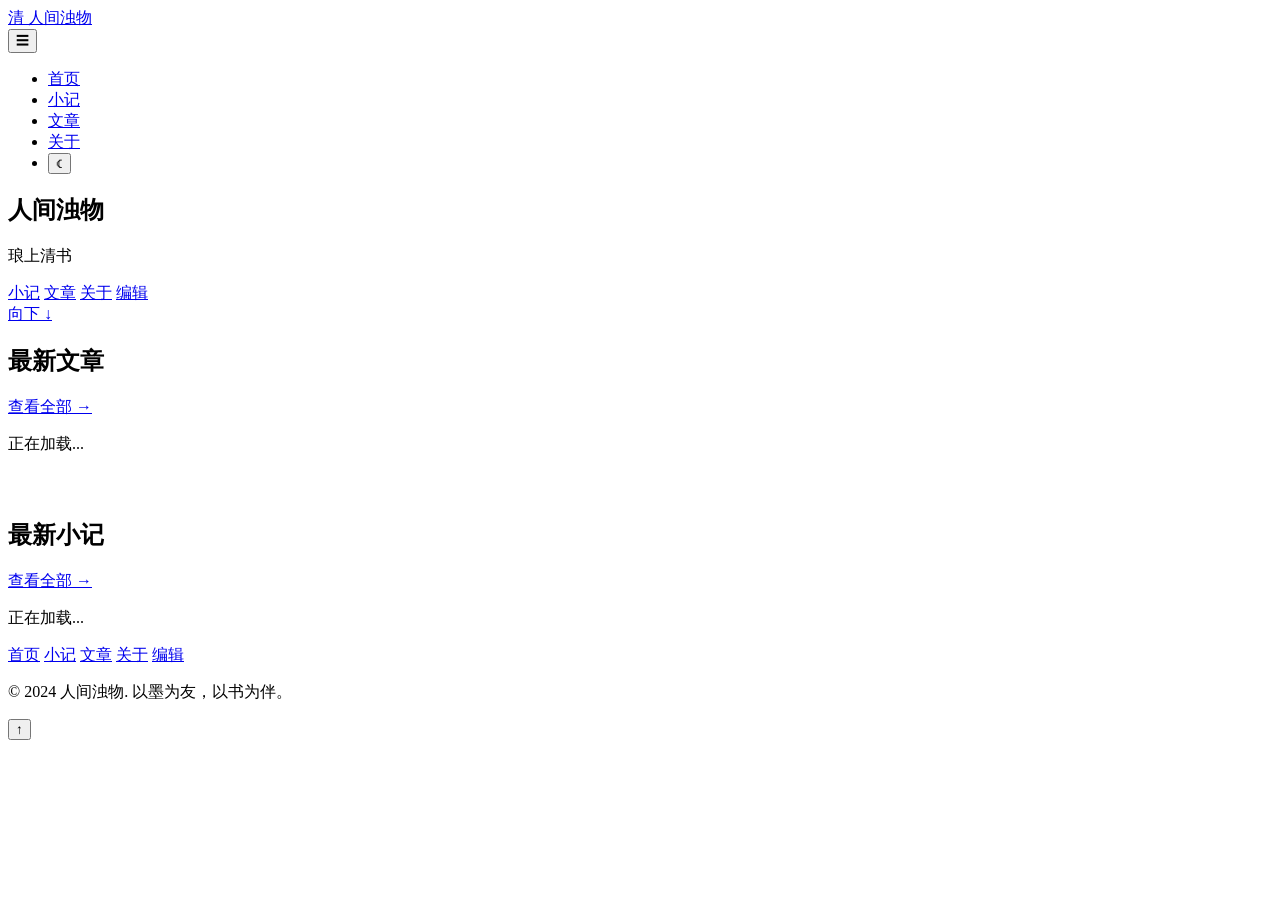
==== index.html @ ca09c11b "Add files via upload" ====
<!DOCTYPE html>
<html lang="zh-CN">
<head>
  <meta charset="UTF-8">
  <meta name="viewport" content="width=device-width, initial-scale=1.0">
  <meta name="description" content="人间浊物 琅上清书 - 个人博客">
  <title>人间浊物 琅上清书</title>
  <link rel="stylesheet" href="css/style.css">
  <link rel="preconnect" href="https://fonts.googleapis.com">
  <link rel="preconnect" href="https://fonts.gstatic.com" crossorigin>
  <link href="https://fonts.googleapis.com/css2?family=Noto+Serif+SC:wght@400;600;700&family=Noto+Sans+SC:wght@300;400;500&display=swap" rel="stylesheet">
  <link rel="icon" href="data:image/svg+xml,<svg xmlns='http://www.w3.org/2000/svg' viewBox='0 0 100 100'><text y='.9em' font-size='90'>📜</text></svg>">
  <style>
    .hero-section { background: var(--bg-primary); }
  </style>
</head>
<body>
  <header class="site-header">
    <div class="header-inner">
      <a href="index.html" class="site-logo">
        <span class="logo-seal">清</span>
        <span>人间浊物</span>
      </a>
      <nav>
        <button class="menu-toggle" id="menu-toggle" aria-label="打开菜单" title="菜单">☰</button>
        <ul class="nav-menu" id="nav-menu">
          <li><a href="index.html">首页</a></li>
          <li><a href="notes.html">小记</a></li>
          <li><a href="articles.html">文章</a></li>
          <li><a href="about.html">关于</a></li>
          <li><button class="theme-toggle" id="theme-toggle" title="切换主题" aria-label="切换主题">☾</button></li>
        </ul>
      </nav>
    </div>
  </header>

  <main class="site-main">
    <!-- 封面区域 -->
    <section class="hero-section">
      <div class="hero-content">
        <h1 class="hero-title">人间浊物</h1>
        <p class="hero-subtitle">琅上清书</p>
        <div class="hero-divider"></div>
        <div class="hero-nav">
          <a href="notes.html">小记</a>
          <a href="articles.html">文章</a>
          <a href="about.html">关于</a>
          <a href="editor.html">编辑</a>
        </div>
      </div>
      <a href="#latest" class="hero-scroll">
        <span>向下</span>
        <span>↓</span>
      </a>
    </section>

    <!-- 最新内容 -->
    <section id="latest" class="content-wrapper">
      <!-- 最新文章 -->
      <div class="section-header">
        <h2 class="section-title">最新文章</h2>
        <a href="articles.html" class="section-more">查看全部 →</a>
      </div>
      <div class="article-grid" id="latest-articles">
        <div class="empty-state">
          <div class="loading-spinner"></div>
          <p class="empty-state-text">正在加载...</p>
        </div>
      </div>

      <!-- 最新小记 -->
      <div class="section-header" style="margin-top: 64px;">
        <h2 class="section-title">最新小记</h2>
        <a href="notes.html" class="section-more">查看全部 →</a>
      </div>
      <div class="notes-list" id="latest-notes">
        <div class="empty-state">
          <div class="loading-spinner"></div>
          <p class="empty-state-text">正在加载...</p>
        </div>
      </div>
    </section>
  </main>

  <footer class="site-footer">
    <div class="footer-inner">
      <div class="footer-links">
        <a href="index.html">首页</a>
        <a href="notes.html">小记</a>
        <a href="articles.html">文章</a>
        <a href="about.html">关于</a>
        <a href="editor.html">编辑</a>
      </div>
      <p>&copy; 2024 人间浊物. 以墨为友，以书为伴。</p>
    </div>
  </footer>

  <button class="back-to-top" id="back-to-top" title="返回顶部" aria-label="返回顶部">↑</button>

  <script src="js/app.js"></script>
  <script>
    (async function() {
      // 加载最新文章
      const articles = await BlogApp.loadData('articles');
      const latestArticlesContainer = document.getElementById('latest-articles');
      if (articles.length === 0) {
        latestArticlesContainer.innerHTML = `
          <div class="empty-state">
            <div class="empty-state-icon">📝</div>
            <p class="empty-state-text">暂无文章</p>
          </div>
        `;
      } else {
        const latest = articles.slice(0, 3);
        latestArticlesContainer.innerHTML = latest.map((article, index) => `
          <a href="article.html?id=${article.id}" class="article-card fade-in fade-in-delay-${index + 1}">
            <div class="article-card-header">
              <span class="article-date">${BlogApp.formatDate(article.date)}</span>
              <span class="article-category">${article.category || '未分类'}</span>
            </div>
            <h3 class="article-card-title">${article.title}</h3>
            <p class="article-card-excerpt">${article.excerpt || ''}</p>
            <div class="article-card-tags">
              ${(article.tags || []).map(tag => `<span class="article-tag">${tag}</span>`).join('')}
            </div>
          </a>
        `).join('');
      }

      // 加载最新小记
      const notes = await BlogApp.loadData('notes');
      const latestNotesContainer = document.getElementById('latest-notes');
      if (notes.length === 0) {
        latestNotesContainer.innerHTML = `
          <div class="empty-state">
            <div class="empty-state-icon">📌</div>
            <p class="empty-state-text">暂无小记</p>
          </div>
        `;
      } else {
        const latest = notes.slice(0, 4);
        latestNotesContainer.innerHTML = latest.map((note, index) => `
          <div class="note-item fade-in fade-in-delay-${index + 1}">
            <div class="note-date">${BlogApp.formatDate(note.date)}</div>
            <div class="note-content">${note.content}</div>
          </div>
        `).join('');
      }
    })();
  </script>
</body>
</html>
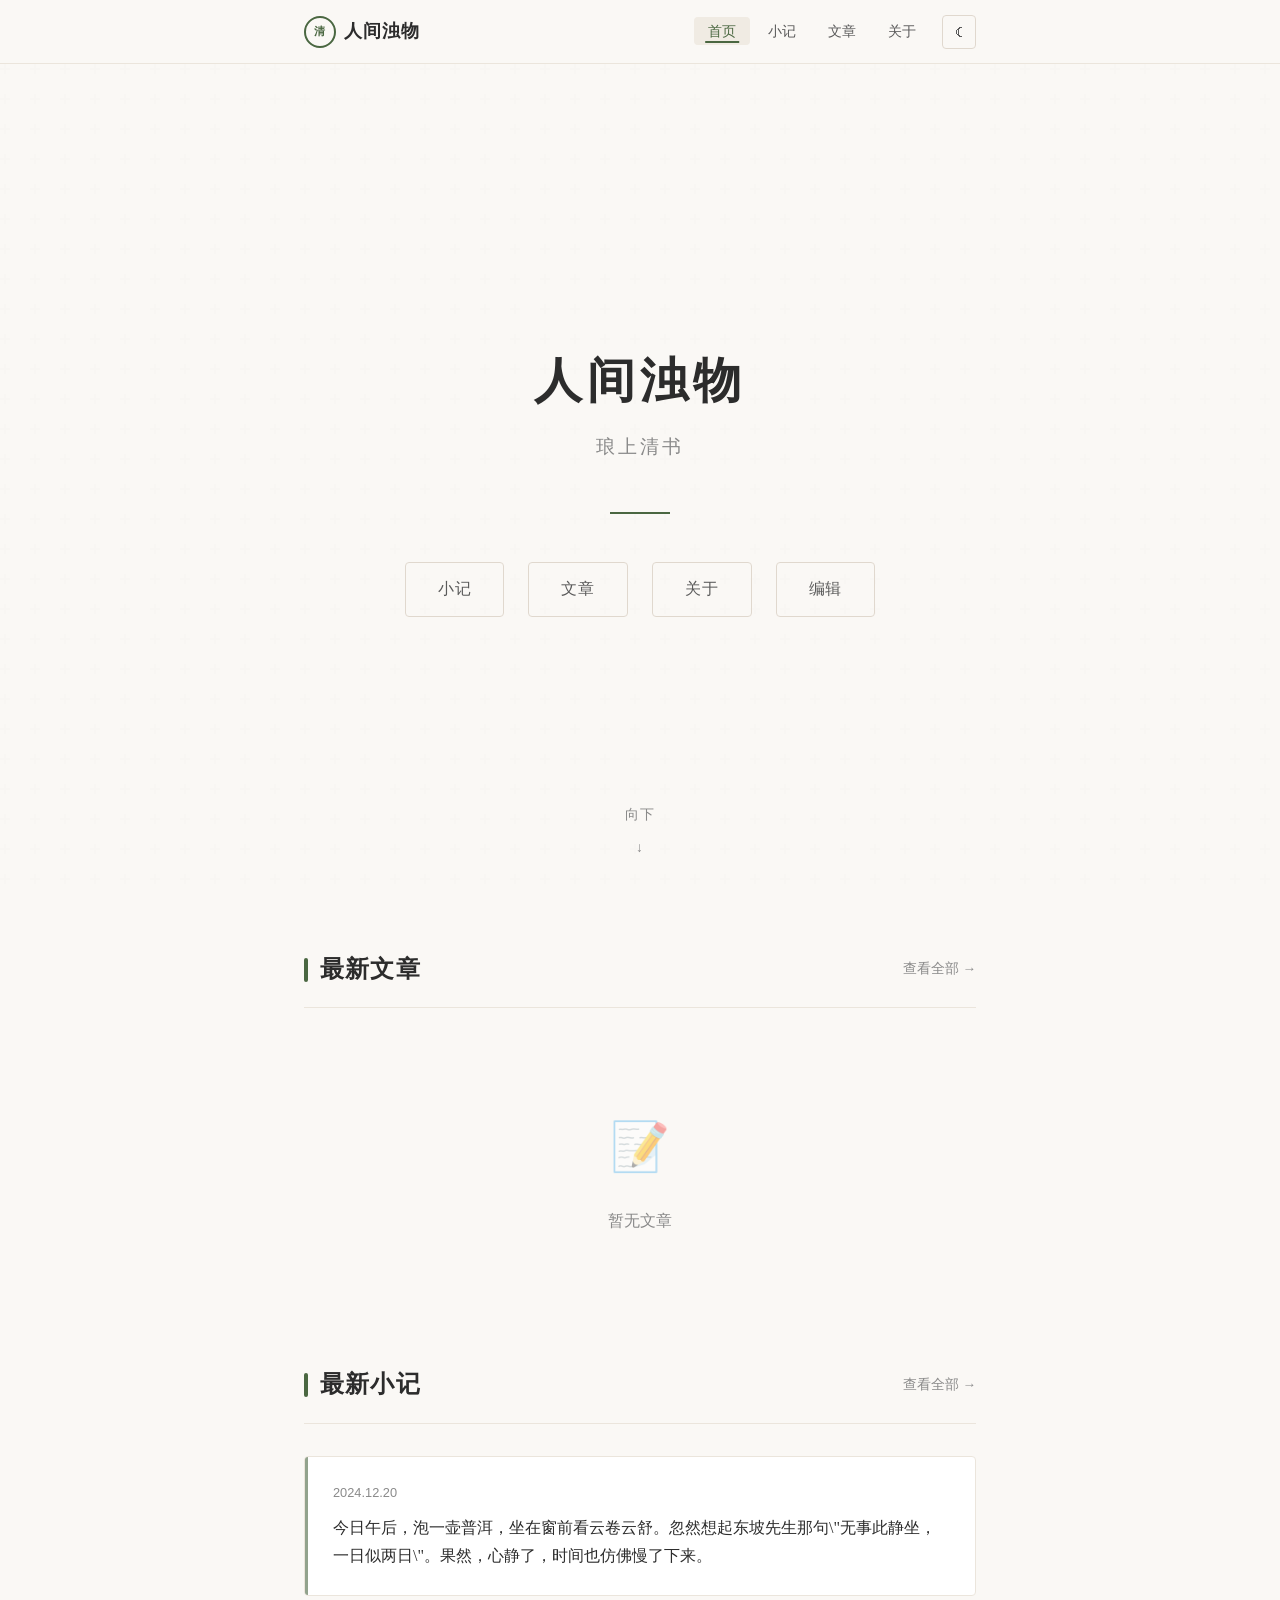
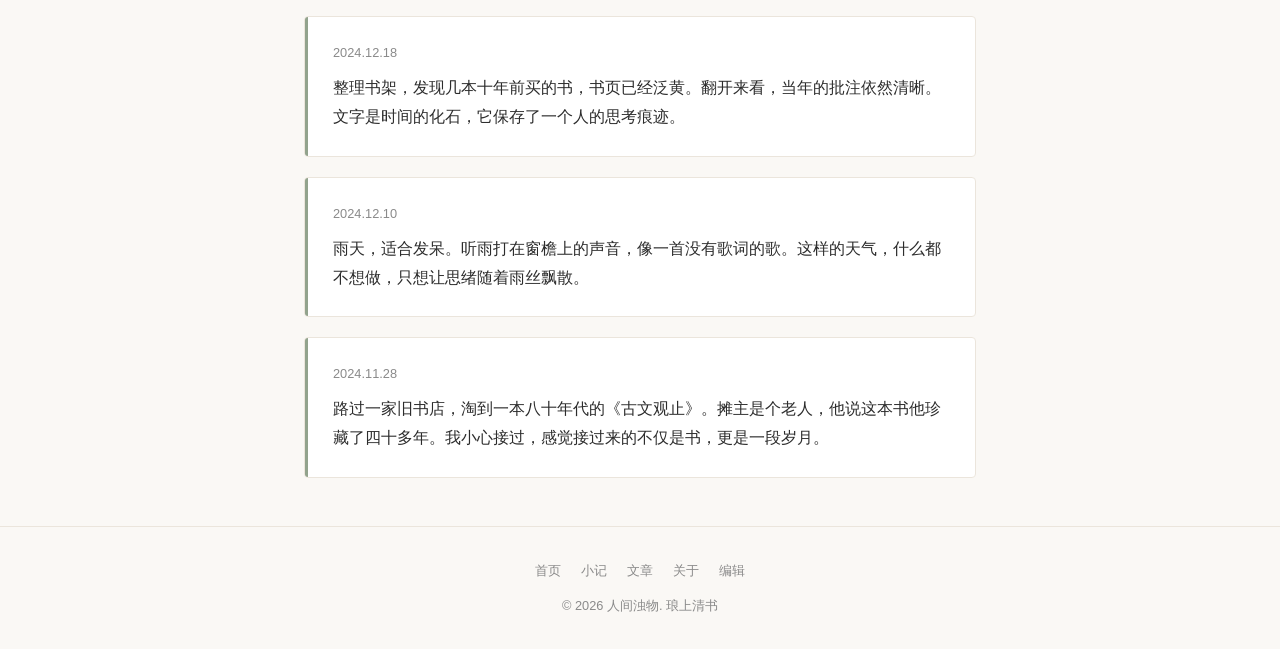
==== commit c7124254: "Update index.html" ====
--- a/index.html
+++ b/index.html
@@ -91,7 +91,7 @@
         <a href="about.html">关于</a>
         <a href="editor.html">编辑</a>
       </div>
-      <p>&copy; 2024 人间浊物. 以墨为友，以书为伴。</p>
+      <p>&copy; 2026 人间浊物. 琅上清书</p>
     </div>
   </footer>
 
--- a/css/style.css
+++ b/css/style.css
@@ -0,0 +1,1879 @@
+/* =====================================================
+   人间浊物 琅上清书 - 主题样式系统
+   ===================================================== */
+
+/* CSS 变量定义 - 浅色主题（默认） */
+:root {
+  --bg-primary: #faf8f5;
+  --bg-secondary: #f5f2ec;
+  --bg-primary-rgb: 250, 248, 245;
+  --bg-secondary-rgb: 245, 242, 236;
+  --header-bg: rgba(250, 248, 245, 0.92);
+  --bg-card: #ffffff;
+  --bg-hover: #f0ebe3;
+  --text-primary: #2c2c2c;
+  --text-secondary: #5a5a5a;
+  --text-muted: #8a8a8a;
+  --border-color: #e0d8ce;
+  --border-light: #ebe5dc;
+  --accent-color: #4a6741;
+  --accent-light: #7a9f7a;
+  --accent-dark: #3a5233;
+  --shadow: rgba(0, 0, 0, 0.04);
+  --shadow-hover: rgba(0, 0, 0, 0.08);
+  --code-bg: #f5f2ec;
+  --link-color: #4a6741;
+  --link-hover: #3a5233;
+  --font-serif: "Noto Serif SC", "Source Han Serif SC", "WenQuanYi Micro Hei", "STSong", "SimSun", serif;
+  --font-sans: "Noto Sans SC", "PingFang SC", "Microsoft YaHei", sans-serif;
+  --font-mono: "JetBrains Mono", "Fira Code", "Cascadia Code", monospace;
+  --transition: 0.3s ease;
+  --radius: 4px;
+  --max-width: 720px;
+  --header-height: 64px;
+}
+
+/* 深色主题 */
+[data-theme="dark"] {
+  --bg-primary: #1a1a1a;
+  --bg-secondary: #242424;
+  --bg-primary-rgb: 26, 26, 26;
+  --bg-secondary-rgb: 36, 36, 36;
+  --header-bg: rgba(26, 26, 26, 0.92);
+  --bg-card: #2a2a2a;
+  --bg-hover: #333333;
+  --text-primary: #e8e4df;
+  --text-secondary: #b0aba5;
+  --text-muted: #7a756e;
+  --border-color: #3a3a3a;
+  --border-light: #404040;
+  --accent-color: #7a9f7a;
+  --accent-light: #9abf9a;
+  --accent-dark: #5a7f5a;
+  --shadow: rgba(0, 0, 0, 0.2);
+  --shadow-hover: rgba(0, 0, 0, 0.3);
+  --code-bg: #2a2a2a;
+  --link-color: #7a9f7a;
+  --link-hover: #9abf9a;
+}
+
+/* =====================================================
+   基础重置与全局样式
+   ===================================================== */
+
+*, *::before, *::after {
+  box-sizing: border-box;
+  margin: 0;
+  padding: 0;
+}
+
+html {
+  scroll-behavior: smooth;
+  font-size: 16px;
+  -webkit-font-smoothing: antialiased;
+  -moz-osx-font-smoothing: grayscale;
+}
+
+body {
+  font-family: var(--font-serif);
+  background-color: var(--bg-primary);
+  color: var(--text-primary);
+  line-height: 1.8;
+  transition: background-color var(--transition), color var(--transition);
+  min-height: 100vh;
+  overflow-x: hidden;
+}
+
+::selection {
+  background-color: var(--accent-light);
+  color: var(--bg-primary);
+}
+
+/* =====================================================
+   滚动条样式
+   ===================================================== */
+
+::-webkit-scrollbar {
+  width: 8px;
+}
+
+::-webkit-scrollbar-track {
+  background: var(--bg-secondary);
+}
+
+::-webkit-scrollbar-thumb {
+  background: var(--border-color);
+  border-radius: 4px;
+}
+
+::-webkit-scrollbar-thumb:hover {
+  background: var(--text-muted);
+}
+
+/* =====================================================
+   顶部导航
+   ===================================================== */
+
+.site-header {
+  position: fixed;
+  top: 0;
+  left: 0;
+  right: 0;
+  height: var(--header-height);
+  background: var(--header-bg);
+  backdrop-filter: blur(12px);
+  -webkit-backdrop-filter: blur(12px);
+  border-bottom: 1px solid var(--border-light);
+  z-index: 1000;
+  transition: background-color var(--transition), border-color var(--transition);
+}
+
+.header-inner {
+  max-width: var(--max-width);
+  margin: 0 auto;
+  padding: 0 24px;
+  height: 100%;
+  display: flex;
+  align-items: center;
+  justify-content: space-between;
+}
+
+.site-logo {
+  font-family: var(--font-serif);
+  font-size: 1.15rem;
+  font-weight: 600;
+  color: var(--text-primary);
+  text-decoration: none;
+  letter-spacing: 0.05em;
+  transition: color var(--transition);
+  display: flex;
+  align-items: center;
+  gap: 8px;
+}
+
+.site-logo:hover {
+  color: var(--accent-color);
+}
+
+.logo-seal {
+  width: 32px;
+  height: 32px;
+  border: 2px solid var(--accent-color);
+  border-radius: 50%;
+  display: flex;
+  align-items: center;
+  justify-content: center;
+  font-size: 0.7rem;
+  color: var(--accent-color);
+  transition: all var(--transition);
+}
+
+.site-logo:hover .logo-seal {
+  background: var(--accent-color);
+  color: var(--bg-primary);
+}
+
+.nav-menu {
+  display: flex;
+  align-items: center;
+  gap: 4px;
+  list-style: none;
+}
+
+.nav-menu a {
+  font-family: var(--font-sans);
+  font-size: 0.9rem;
+  color: var(--text-secondary);
+  text-decoration: none;
+  padding: 6px 14px;
+  border-radius: var(--radius);
+  transition: all var(--transition);
+  position: relative;
+  font-weight: 400;
+}
+
+.nav-menu a:hover,
+.nav-menu a.active {
+  color: var(--accent-color);
+  background: var(--bg-hover);
+}
+
+.nav-menu a::after {
+  content: '';
+  position: absolute;
+  bottom: 2px;
+  left: 50%;
+  width: 0;
+  height: 2px;
+  background: var(--accent-color);
+  transition: all var(--transition);
+  transform: translateX(-50%);
+}
+
+.nav-menu a:hover::after,
+.nav-menu a.active::after {
+  width: 60%;
+}
+
+/* 主题切换按钮 */
+.theme-toggle {
+  background: none;
+  border: 1px solid var(--border-color);
+  border-radius: var(--radius);
+  padding: 8px 12px;
+  cursor: pointer;
+  color: var(--text-secondary);
+  font-size: 1rem;
+  line-height: 1;
+  transition: all var(--transition);
+  display: flex;
+  align-items: center;
+  justify-content: center;
+  margin-left: 8px;
+}
+
+.theme-toggle:hover {
+  background: var(--bg-hover);
+  color: var(--accent-color);
+  border-color: var(--accent-color);
+}
+
+/* 移动端菜单按钮 */
+.menu-toggle {
+  display: none;
+  background: none;
+  border: none;
+  cursor: pointer;
+  padding: 8px;
+  color: var(--text-secondary);
+  font-size: 1.2rem;
+}
+
+/* =====================================================
+   主内容区域
+   ===================================================== */
+
+.site-main {
+  padding-top: var(--header-height);
+  min-height: 100vh;
+}
+
+.content-wrapper {
+  max-width: var(--max-width);
+  margin: 0 auto;
+  padding: 48px 24px;
+}
+
+/* =====================================================
+   首页 - 封面区域
+   ===================================================== */
+
+.hero-section {
+  min-height: calc(100vh - var(--header-height));
+  display: flex;
+  flex-direction: column;
+  align-items: center;
+  justify-content: center;
+  text-align: center;
+  padding: 48px 24px;
+  position: relative;
+}
+
+.hero-section::before {
+  content: '';
+  position: absolute;
+  top: 0;
+  left: 0;
+  right: 0;
+  bottom: 0;
+  background: url("data:image/svg+xml,%3Csvg width='60' height='60' viewBox='0 0 60 60' xmlns='http://www.w3.org/2000/svg'%3E%3Cg fill='none' fill-rule='evenodd'%3E%3Cg fill='%23000000' fill-opacity='0.02'%3E%3Cpath d='M36 34v-4h-2v4h-4v2h4v4h2v-4h4v-2h-4zm0-30V0h-2v4h-4v2h4v4h2V6h4V4h-4zM6 34v-4H4v4H0v2h4v4h2v-4h4v-2H6zM6 4V0H4v4H0v2h4v4h2V6h4V4H6z'/%3E%3C/g%3E%3C/g%3E%3C/svg%3E");
+  opacity: 0.5;
+  pointer-events: none;
+  transition: opacity var(--transition);
+}
+
+[data-theme="dark"] .hero-section::before {
+  opacity: 0.3;
+}
+
+.hero-title {
+  font-family: var(--font-serif);
+  font-size: 3rem;
+  font-weight: 700;
+  letter-spacing: 0.1em;
+  line-height: 1.4;
+  margin-bottom: 16px;
+  color: var(--text-primary);
+  position: relative;
+  z-index: 1;
+}
+
+.hero-subtitle {
+  font-family: var(--font-serif);
+  font-size: 1.2rem;
+  color: var(--text-muted);
+  letter-spacing: 0.15em;
+  margin-bottom: 48px;
+  position: relative;
+  z-index: 1;
+  font-weight: 400;
+}
+
+.hero-divider {
+  width: 60px;
+  height: 2px;
+  background: var(--accent-color);
+  margin: 0 auto 48px;
+  position: relative;
+  z-index: 1;
+  transition: background-color var(--transition);
+}
+
+.hero-nav {
+  display: flex;
+  gap: 24px;
+  position: relative;
+  z-index: 1;
+  flex-wrap: wrap;
+  justify-content: center;
+}
+
+.hero-nav a {
+  font-family: var(--font-sans);
+  font-size: 1rem;
+  color: var(--text-secondary);
+  text-decoration: none;
+  padding: 12px 32px;
+  border: 1px solid var(--border-color);
+  border-radius: var(--radius);
+  transition: all var(--transition);
+  letter-spacing: 0.05em;
+}
+
+.hero-nav a:hover {
+  background: var(--accent-color);
+  color: var(--bg-primary);
+  border-color: var(--accent-color);
+  transform: translateY(-2px);
+  box-shadow: 0 4px 12px var(--shadow-hover);
+}
+
+.hero-scroll {
+  position: absolute;
+  bottom: 40px;
+  left: 50%;
+  transform: translateX(-50%);
+  display: flex;
+  flex-direction: column;
+  align-items: center;
+  gap: 8px;
+  color: var(--text-muted);
+  font-size: 0.85rem;
+  letter-spacing: 0.1em;
+  animation: bounce 2s infinite;
+  cursor: pointer;
+  text-decoration: none;
+}
+
+@keyframes bounce {
+  0%, 20%, 50%, 80%, 100% { transform: translateX(-50%) translateY(0); }
+  40% { transform: translateX(-50%) translateY(-8px); }
+  60% { transform: translateX(-50%) translateY(-4px); }
+}
+
+/* =====================================================
+   最新内容区域
+   ===================================================== */
+
+.section-header {
+  display: flex;
+  align-items: center;
+  justify-content: space-between;
+  margin-bottom: 32px;
+  padding-bottom: 16px;
+  border-bottom: 1px solid var(--border-light);
+}
+
+.section-title {
+  font-family: var(--font-serif);
+  font-size: 1.5rem;
+  font-weight: 600;
+  color: var(--text-primary);
+  letter-spacing: 0.05em;
+  display: flex;
+  align-items: center;
+  gap: 12px;
+}
+
+.section-title::before {
+  content: '';
+  display: inline-block;
+  width: 4px;
+  height: 24px;
+  background: var(--accent-color);
+  border-radius: 2px;
+}
+
+.section-more {
+  font-family: var(--font-sans);
+  font-size: 0.85rem;
+  color: var(--text-muted);
+  text-decoration: none;
+  transition: color var(--transition);
+  display: flex;
+  align-items: center;
+  gap: 4px;
+}
+
+.section-more:hover {
+  color: var(--accent-color);
+}
+
+/* =====================================================
+   文章卡片
+   ===================================================== */
+
+.article-grid {
+  display: grid;
+  gap: 24px;
+}
+
+.article-card {
+  background: var(--bg-card);
+  border: 1px solid var(--border-light);
+  border-radius: var(--radius);
+  padding: 28px 32px;
+  transition: all var(--transition);
+  cursor: pointer;
+  text-decoration: none;
+  display: block;
+  color: inherit;
+}
+
+.article-card:hover {
+  transform: translateY(-2px);
+  box-shadow: 0 8px 24px var(--shadow-hover);
+  border-color: var(--border-color);
+}
+
+.article-card-header {
+  display: flex;
+  align-items: center;
+  gap: 12px;
+  margin-bottom: 12px;
+  flex-wrap: wrap;
+}
+
+.article-date {
+  font-family: var(--font-sans);
+  font-size: 0.8rem;
+  color: var(--text-muted);
+  letter-spacing: 0.02em;
+}
+
+.article-category {
+  font-family: var(--font-sans);
+  font-size: 0.75rem;
+  padding: 2px 10px;
+  border-radius: 12px;
+  background: var(--bg-hover);
+  color: var(--accent-color);
+  border: 1px solid var(--border-light);
+}
+
+.article-card-title {
+  font-family: var(--font-serif);
+  font-size: 1.25rem;
+  font-weight: 600;
+  color: var(--text-primary);
+  margin-bottom: 10px;
+  line-height: 1.4;
+  transition: color var(--transition);
+}
+
+.article-card:hover .article-card-title {
+  color: var(--accent-color);
+}
+
+.article-card-excerpt {
+  font-size: 0.95rem;
+  color: var(--text-secondary);
+  line-height: 1.7;
+  display: -webkit-box;
+  -webkit-line-clamp: 2;
+  -webkit-box-orient: vertical;
+  overflow: hidden;
+}
+
+.article-card-tags {
+  display: flex;
+  gap: 8px;
+  margin-top: 14px;
+  flex-wrap: wrap;
+}
+
+.article-tag {
+  font-family: var(--font-sans);
+  font-size: 0.75rem;
+  color: var(--text-muted);
+  padding: 2px 8px;
+  border-radius: 4px;
+  background: var(--bg-secondary);
+  transition: all var(--transition);
+}
+
+.article-card:hover .article-tag {
+  background: var(--bg-hover);
+}
+
+/* =====================================================
+   小记样式
+   ===================================================== */
+
+.notes-list {
+  display: flex;
+  flex-direction: column;
+  gap: 20px;
+}
+
+.note-item {
+  background: var(--bg-card);
+  border: 1px solid var(--border-light);
+  border-radius: var(--radius);
+  padding: 24px 28px;
+  transition: all var(--transition);
+  position: relative;
+  overflow: hidden;
+}
+
+.note-item::before {
+  content: '';
+  position: absolute;
+  left: 0;
+  top: 0;
+  bottom: 0;
+  width: 3px;
+  background: var(--accent-color);
+  opacity: 0.6;
+  transition: opacity var(--transition);
+}
+
+.note-item:hover {
+  transform: translateX(4px);
+  box-shadow: 0 4px 16px var(--shadow-hover);
+}
+
+.note-item:hover::before {
+  opacity: 1;
+}
+
+.note-date {
+  font-family: var(--font-sans);
+  font-size: 0.8rem;
+  color: var(--text-muted);
+  margin-bottom: 10px;
+  display: flex;
+  align-items: center;
+  gap: 8px;
+}
+
+.note-content {
+  font-size: 1rem;
+  color: var(--text-primary);
+  line-height: 1.8;
+  word-wrap: break-word;
+}
+
+/* =====================================================
+   文章详情页
+   ===================================================== */
+
+.article-header {
+  text-align: center;
+  padding: 48px 0 40px;
+  border-bottom: 1px solid var(--border-light);
+  margin-bottom: 40px;
+}
+
+.article-header-title {
+  font-family: var(--font-serif);
+  font-size: 2rem;
+  font-weight: 700;
+  color: var(--text-primary);
+  margin-bottom: 16px;
+  line-height: 1.3;
+}
+
+.article-meta {
+  display: flex;
+  align-items: center;
+  justify-content: center;
+  gap: 16px;
+  flex-wrap: wrap;
+  font-family: var(--font-sans);
+  font-size: 0.85rem;
+  color: var(--text-muted);
+}
+
+.article-meta span {
+  display: flex;
+  align-items: center;
+  gap: 6px;
+}
+
+.article-meta a {
+  color: var(--accent-color);
+  text-decoration: none;
+  transition: color var(--transition);
+}
+
+.article-meta a:hover {
+  color: var(--accent-dark);
+  text-decoration: underline;
+}
+
+/* Markdown 内容样式 */
+.markdown-body {
+  font-size: 1.05rem;
+  line-height: 1.9;
+  color: var(--text-primary);
+}
+
+.markdown-body h1,
+.markdown-body h2,
+.markdown-body h3,
+.markdown-body h4,
+.markdown-body h5,
+.markdown-body h6 {
+  font-family: var(--font-serif);
+  font-weight: 600;
+  color: var(--text-primary);
+  margin-top: 48px;
+  margin-bottom: 20px;
+  line-height: 1.4;
+}
+
+.markdown-body h1 {
+  font-size: 1.8rem;
+  border-bottom: 2px solid var(--border-light);
+  padding-bottom: 12px;
+  margin-top: 0;
+}
+
+.markdown-body h2 {
+  font-size: 1.5rem;
+  position: relative;
+  padding-left: 16px;
+}
+
+.markdown-body h2::before {
+  content: '';
+  position: absolute;
+  left: 0;
+  top: 6px;
+  bottom: 6px;
+  width: 4px;
+  background: var(--accent-color);
+  border-radius: 2px;
+}
+
+.markdown-body h3 {
+  font-size: 1.25rem;
+}
+
+.markdown-body p {
+  margin-bottom: 20px;
+  text-align: justify;
+  word-wrap: break-word;
+}
+
+.markdown-body strong {
+  color: var(--text-primary);
+  font-weight: 600;
+}
+
+.markdown-body em {
+  color: var(--text-secondary);
+  font-style: italic;
+}
+
+.markdown-body blockquote {
+  border-left: 3px solid var(--accent-color);
+  padding: 12px 20px;
+  margin: 24px 0;
+  background: var(--bg-secondary);
+  border-radius: 0 var(--radius) var(--radius) 0;
+  font-style: italic;
+  color: var(--text-secondary);
+}
+
+.markdown-body blockquote p {
+  margin: 0;
+  text-align: left;
+}
+
+.markdown-body blockquote p + p {
+  margin-top: 12px;
+}
+
+.markdown-body ul,
+.markdown-body ol {
+  margin: 20px 0;
+  padding-left: 28px;
+}
+
+.markdown-body li {
+  margin-bottom: 8px;
+}
+
+.markdown-body li::marker {
+  color: var(--accent-color);
+}
+
+.markdown-body a {
+  color: var(--link-color);
+  text-decoration: none;
+  border-bottom: 1px solid transparent;
+  transition: all var(--transition);
+}
+
+.markdown-body a:hover {
+  border-bottom-color: var(--link-color);
+}
+
+.markdown-body img {
+  max-width: 100%;
+  height: auto;
+  border-radius: var(--radius);
+  margin: 24px 0;
+  display: block;
+  box-shadow: 0 2px 8px var(--shadow);
+  transition: box-shadow var(--transition);
+}
+
+.markdown-body img:hover {
+  box-shadow: 0 4px 16px var(--shadow-hover);
+}
+
+.markdown-body hr {
+  border: none;
+  border-top: 1px solid var(--border-color);
+  margin: 40px 0;
+  position: relative;
+}
+
+.markdown-body hr::after {
+  content: '§';
+  position: absolute;
+  left: 50%;
+  top: 50%;
+  transform: translate(-50%, -50%);
+  background: var(--bg-primary);
+  padding: 0 12px;
+  color: var(--text-muted);
+  font-size: 1rem;
+  transition: background-color var(--transition), color var(--transition);
+}
+
+.markdown-body code {
+  font-family: var(--font-mono);
+  font-size: 0.88em;
+  padding: 2px 6px;
+  background: var(--code-bg);
+  border-radius: 3px;
+  color: var(--accent-color);
+  word-wrap: break-word;
+}
+
+.markdown-body pre {
+  background: var(--code-bg);
+  border-radius: var(--radius);
+  padding: 16px 20px;
+  overflow-x: auto;
+  margin: 24px 0;
+  border: 1px solid var(--border-light);
+}
+
+.markdown-body pre code {
+  background: none;
+  padding: 0;
+  color: var(--text-primary);
+  font-size: 0.85rem;
+  line-height: 1.6;
+}
+
+.markdown-body table {
+  width: 100%;
+  border-collapse: collapse;
+  margin: 24px 0;
+  font-size: 0.95rem;
+}
+
+.markdown-body th,
+.markdown-body td {
+  padding: 10px 14px;
+  border: 1px solid var(--border-color);
+  text-align: left;
+}
+
+.markdown-body th {
+  background: var(--bg-secondary);
+  font-weight: 600;
+  color: var(--text-primary);
+}
+
+.markdown-body tr:nth-child(even) {
+  background: var(--bg-secondary);
+}
+
+/* =====================================================
+   关于页面
+   ===================================================== */
+
+.about-section {
+  padding: 48px 0;
+}
+
+.about-content {
+  max-width: 600px;
+  margin: 0 auto;
+  text-align: center;
+}
+
+.about-avatar {
+  width: 120px;
+  height: 120px;
+  border-radius: 50%;
+  border: 3px solid var(--border-color);
+  margin: 0 auto 32px;
+  background: var(--bg-secondary);
+  display: flex;
+  align-items: center;
+  justify-content: center;
+  font-size: 2.5rem;
+  color: var(--accent-color);
+  transition: all var(--transition);
+}
+
+.about-name {
+  font-family: var(--font-serif);
+  font-size: 1.8rem;
+  font-weight: 600;
+  margin-bottom: 8px;
+  color: var(--text-primary);
+}
+
+.about-motto {
+  font-family: var(--font-serif);
+  font-size: 1.1rem;
+  color: var(--text-muted);
+  margin-bottom: 40px;
+  letter-spacing: 0.05em;
+  font-style: italic;
+}
+
+.about-text {
+  font-size: 1rem;
+  color: var(--text-secondary);
+  line-height: 2;
+  text-align: justify;
+  margin-bottom: 32px;
+}
+
+.about-links {
+  display: flex;
+  justify-content: center;
+  gap: 16px;
+  flex-wrap: wrap;
+}
+
+.about-link {
+  font-family: var(--font-sans);
+  font-size: 0.9rem;
+  color: var(--text-secondary);
+  text-decoration: none;
+  padding: 8px 20px;
+  border: 1px solid var(--border-color);
+  border-radius: var(--radius);
+  transition: all var(--transition);
+  display: flex;
+  align-items: center;
+  gap: 8px;
+}
+
+.about-link:hover {
+  background: var(--accent-color);
+  color: var(--bg-primary);
+  border-color: var(--accent-color);
+}
+
+/* =====================================================
+   评论区域
+   ===================================================== */
+
+.comments-section {
+  margin-top: 64px;
+  padding-top: 40px;
+  border-top: 1px solid var(--border-light);
+}
+
+.comments-title {
+  font-family: var(--font-serif);
+  font-size: 1.3rem;
+  font-weight: 600;
+  color: var(--text-primary);
+  margin-bottom: 24px;
+  display: flex;
+  align-items: center;
+  gap: 10px;
+}
+
+/* =====================================================
+   页脚
+   ===================================================== */
+
+.site-footer {
+  border-top: 1px solid var(--border-light);
+  padding: 32px 24px;
+  text-align: center;
+  font-family: var(--font-sans);
+  font-size: 0.8rem;
+  color: var(--text-muted);
+  transition: border-color var(--transition), color var(--transition);
+}
+
+.footer-inner {
+  max-width: var(--max-width);
+  margin: 0 auto;
+}
+
+.footer-links {
+  display: flex;
+  justify-content: center;
+  gap: 20px;
+  margin-bottom: 12px;
+  flex-wrap: wrap;
+}
+
+.footer-links a {
+  color: var(--text-muted);
+  text-decoration: none;
+  transition: color var(--transition);
+}
+
+.footer-links a:hover {
+  color: var(--accent-color);
+}
+
+/* =====================================================
+   编辑后台样式
+   ===================================================== */
+
+.editor-page .content-wrapper {
+  max-width: 960px;
+}
+
+.editor-tabs {
+  display: flex;
+  gap: 4px;
+  margin-bottom: 24px;
+  border-bottom: 1px solid var(--border-color);
+  padding-bottom: 0;
+}
+
+.editor-tab {
+  font-family: var(--font-sans);
+  font-size: 0.9rem;
+  padding: 10px 20px;
+  background: none;
+  border: none;
+  border-bottom: 2px solid transparent;
+  color: var(--text-muted);
+  cursor: pointer;
+  transition: all var(--transition);
+  position: relative;
+  top: 1px;
+}
+
+.editor-tab:hover {
+  color: var(--text-secondary);
+}
+
+.editor-tab.active {
+  color: var(--accent-color);
+  border-bottom-color: var(--accent-color);
+}
+
+.editor-panel {
+  display: none;
+}
+
+.editor-panel.active {
+  display: block;
+}
+
+.editor-form-group {
+  margin-bottom: 20px;
+}
+
+.editor-form-label {
+  font-family: var(--font-sans);
+  font-size: 0.85rem;
+  color: var(--text-secondary);
+  margin-bottom: 6px;
+  display: block;
+  font-weight: 500;
+}
+
+.editor-form-input,
+.editor-form-textarea,
+.editor-form-select {
+  width: 100%;
+  padding: 10px 14px;
+  border: 1px solid var(--border-color);
+  border-radius: var(--radius);
+  background: var(--bg-card);
+  color: var(--text-primary);
+  font-family: var(--font-serif);
+  font-size: 1rem;
+  transition: all var(--transition);
+  outline: none;
+}
+
+.editor-form-input:focus,
+.editor-form-textarea:focus,
+.editor-form-select:focus {
+  border-color: var(--accent-color);
+  box-shadow: 0 0 0 3px rgba(74, 103, 65, 0.1);
+}
+
+.editor-form-textarea {
+  min-height: 400px;
+  resize: vertical;
+  line-height: 1.8;
+  font-family: var(--font-mono);
+  font-size: 0.9rem;
+}
+
+.editor-form-row {
+  display: grid;
+  grid-template-columns: 1fr 1fr;
+  gap: 16px;
+}
+
+.editor-btn {
+  font-family: var(--font-sans);
+  font-size: 0.9rem;
+  padding: 10px 24px;
+  border-radius: var(--radius);
+  cursor: pointer;
+  transition: all var(--transition);
+  border: 1px solid transparent;
+  display: inline-flex;
+  align-items: center;
+  gap: 8px;
+}
+
+.editor-btn-primary {
+  background: var(--accent-color);
+  color: var(--bg-primary);
+  border-color: var(--accent-color);
+}
+
+.editor-btn-primary:hover {
+  background: var(--accent-dark);
+  border-color: var(--accent-dark);
+  transform: translateY(-1px);
+  box-shadow: 0 4px 12px var(--shadow-hover);
+}
+
+.editor-btn-secondary {
+  background: var(--bg-secondary);
+  color: var(--text-secondary);
+  border-color: var(--border-color);
+}
+
+.editor-btn-secondary:hover {
+  background: var(--bg-hover);
+  color: var(--text-primary);
+}
+
+.editor-btn-danger {
+  background: #c0392b;
+  color: white;
+  border-color: #c0392b;
+}
+
+.editor-btn-danger:hover {
+  background: #a93226;
+}
+
+.editor-toolbar {
+  display: flex;
+  gap: 8px;
+  margin-bottom: 12px;
+  padding: 8px;
+  background: var(--bg-secondary);
+  border-radius: var(--radius);
+  border: 1px solid var(--border-light);
+  flex-wrap: wrap;
+}
+
+.editor-toolbar-btn {
+  background: none;
+  border: 1px solid var(--border-color);
+  border-radius: 4px;
+  padding: 6px 12px;
+  cursor: pointer;
+  color: var(--text-secondary);
+  font-size: 0.85rem;
+  transition: all var(--transition);
+  font-family: var(--font-sans);
+}
+
+.editor-toolbar-btn:hover {
+  background: var(--bg-hover);
+  color: var(--accent-color);
+  border-color: var(--accent-color);
+}
+
+.editor-list {
+  display: flex;
+  flex-direction: column;
+  gap: 12px;
+}
+
+.editor-list-item {
+  background: var(--bg-card);
+  border: 1px solid var(--border-light);
+  border-radius: var(--radius);
+  padding: 16px 20px;
+  display: flex;
+  justify-content: space-between;
+  align-items: center;
+  transition: all var(--transition);
+}
+
+.editor-list-item:hover {
+  box-shadow: 0 2px 8px var(--shadow);
+}
+
+.editor-list-item-info {
+  flex: 1;
+}
+
+.editor-list-item-title {
+  font-weight: 600;
+  color: var(--text-primary);
+  margin-bottom: 4px;
+  font-size: 1rem;
+}
+
+.editor-list-item-meta {
+  font-size: 0.8rem;
+  color: var(--text-muted);
+  font-family: var(--font-sans);
+}
+
+.editor-list-item-actions {
+  display: flex;
+  gap: 8px;
+}
+
+.editor-preview {
+  border: 1px solid var(--border-light);
+  border-radius: var(--radius);
+  padding: 24px 32px;
+  background: var(--bg-card);
+  min-height: 200px;
+  max-height: 600px;
+  overflow-y: auto;
+}
+
+.editor-image-upload {
+  border: 2px dashed var(--border-color);
+  border-radius: var(--radius);
+  padding: 32px;
+  text-align: center;
+  cursor: pointer;
+  transition: all var(--transition);
+  color: var(--text-muted);
+  font-family: var(--font-sans);
+  font-size: 0.9rem;
+}
+
+.editor-image-upload:hover {
+  border-color: var(--accent-color);
+  color: var(--accent-color);
+  background: var(--bg-hover);
+}
+
+.editor-image-upload input[type="file"] {
+  display: none;
+}
+
+.editor-image-preview {
+  display: flex;
+  flex-wrap: wrap;
+  gap: 12px;
+  margin-top: 16px;
+}
+
+.editor-image-thumb {
+  width: 100px;
+  height: 100px;
+  object-fit: cover;
+  border-radius: var(--radius);
+  border: 1px solid var(--border-color);
+  cursor: pointer;
+  transition: all var(--transition);
+  position: relative;
+}
+
+.editor-image-thumb:hover {
+  transform: scale(1.05);
+  box-shadow: 0 4px 12px var(--shadow-hover);
+}
+
+.editor-image-thumb-remove {
+  position: absolute;
+  top: -8px;
+  right: -8px;
+  width: 20px;
+  height: 20px;
+  background: #c0392b;
+  color: white;
+  border-radius: 50%;
+  border: none;
+  cursor: pointer;
+  font-size: 0.7rem;
+  display: flex;
+  align-items: center;
+  justify-content: center;
+}
+
+.editor-modal {
+  display: none;
+  position: fixed;
+  top: 0;
+  left: 0;
+  right: 0;
+  bottom: 0;
+  background: rgba(0, 0, 0, 0.5);
+  z-index: 2000;
+  align-items: center;
+  justify-content: center;
+  padding: 24px;
+}
+
+.editor-modal.active {
+  display: flex;
+}
+
+.editor-modal-content {
+  background: var(--bg-card);
+  border-radius: var(--radius);
+  padding: 32px;
+  max-width: 600px;
+  width: 100%;
+  max-height: 90vh;
+  overflow-y: auto;
+  box-shadow: 0 16px 48px rgba(0, 0, 0, 0.2);
+}
+
+.editor-modal-header {
+  display: flex;
+  justify-content: space-between;
+  align-items: center;
+  margin-bottom: 20px;
+}
+
+.editor-modal-title {
+  font-family: var(--font-serif);
+  font-size: 1.3rem;
+  font-weight: 600;
+  color: var(--text-primary);
+}
+
+.editor-modal-close {
+  background: none;
+  border: none;
+  font-size: 1.5rem;
+  color: var(--text-muted);
+  cursor: pointer;
+  transition: color var(--transition);
+}
+
+.editor-modal-close:hover {
+  color: var(--text-primary);
+}
+
+.editor-modal-body {
+  margin-bottom: 24px;
+}
+
+.editor-modal-footer {
+  display: flex;
+  justify-content: flex-end;
+  gap: 12px;
+}
+
+.editor-toast {
+  position: fixed;
+  bottom: 24px;
+  right: 24px;
+  padding: 12px 24px;
+  border-radius: var(--radius);
+  font-family: var(--font-sans);
+  font-size: 0.9rem;
+  color: white;
+  z-index: 3000;
+  transform: translateY(100px);
+  opacity: 0;
+  transition: all 0.3s ease;
+  box-shadow: 0 4px 12px rgba(0, 0, 0, 0.2);
+}
+
+.editor-toast.show {
+  transform: translateY(0);
+  opacity: 1;
+}
+
+.editor-toast.success {
+  background: var(--accent-color);
+}
+
+.editor-toast.error {
+  background: #c0392b;
+}
+
+.editor-toast.info {
+  background: #2980b9;
+}
+
+/* =====================================================
+   响应式适配
+   ===================================================== */
+
+@media (max-width: 768px) {
+  :root {
+    --header-height: 56px;
+  }
+
+  .hero-title {
+    font-size: 2rem;
+  }
+
+  .hero-subtitle {
+    font-size: 1rem;
+  }
+
+  .hero-nav {
+    gap: 12px;
+  }
+
+  .hero-nav a {
+    padding: 10px 20px;
+    font-size: 0.9rem;
+  }
+
+  .nav-menu {
+    display: none;
+    position: absolute;
+    top: var(--header-height);
+    left: 0;
+    right: 0;
+    background: var(--bg-primary);
+    border-bottom: 1px solid var(--border-light);
+    padding: 16px 24px;
+    flex-direction: column;
+    gap: 4px;
+    box-shadow: 0 4px 12px var(--shadow);
+  }
+
+  .nav-menu.show {
+    display: flex;
+  }
+
+  .nav-menu a {
+    width: 100%;
+    padding: 10px 14px;
+  }
+
+  .menu-toggle {
+    display: block;
+  }
+
+  .content-wrapper {
+    padding: 32px 16px;
+  }
+
+  .article-card {
+    padding: 20px 24px;
+  }
+
+  .article-header-title {
+    font-size: 1.5rem;
+  }
+
+  .markdown-body {
+    font-size: 1rem;
+  }
+
+  .editor-form-row {
+    grid-template-columns: 1fr;
+  }
+
+  .editor-toolbar {
+    padding: 6px;
+  }
+
+  .editor-toolbar-btn {
+    padding: 5px 8px;
+    font-size: 0.8rem;
+  }
+}
+
+@media (max-width: 480px) {
+  .hero-title {
+    font-size: 1.6rem;
+  }
+
+  .hero-nav a {
+    padding: 8px 16px;
+    font-size: 0.85rem;
+  }
+
+  .article-card-title {
+    font-size: 1.1rem;
+  }
+
+  .article-card-excerpt {
+    font-size: 0.9rem;
+  }
+}
+
+/* =====================================================
+   加载动画
+   ===================================================== */
+
+.loading-spinner {
+  display: inline-block;
+  width: 20px;
+  height: 20px;
+  border: 2px solid var(--border-color);
+  border-top-color: var(--accent-color);
+  border-radius: 50%;
+  animation: spin 0.8s linear infinite;
+}
+
+@keyframes spin {
+  to { transform: rotate(360deg); }
+}
+
+/* =====================================================
+   渐显动画
+   ===================================================== */
+
+.fade-in {
+  animation: fadeIn 0.6s ease forwards;
+  opacity: 0;
+}
+
+@keyframes fadeIn {
+  from { opacity: 0; transform: translateY(20px); }
+  to { opacity: 1; transform: translateY(0); }
+}
+
+.fade-in-delay-1 { animation-delay: 0.1s; }
+.fade-in-delay-2 { animation-delay: 0.2s; }
+.fade-in-delay-3 { animation-delay: 0.3s; }
+.fade-in-delay-4 { animation-delay: 0.4s; }
+
+/* =====================================================
+   空状态
+   ===================================================== */
+
+.empty-state {
+  text-align: center;
+  padding: 64px 24px;
+  color: var(--text-muted);
+}
+
+.empty-state-icon {
+  font-size: 3rem;
+  margin-bottom: 16px;
+  opacity: 0.5;
+}
+
+.empty-state-text {
+  font-size: 1rem;
+  font-family: var(--font-sans);
+}
+
+/* =====================================================
+   返回顶部
+   ===================================================== */
+
+.back-to-top {
+  position: fixed;
+  bottom: 32px;
+  right: 32px;
+  width: 44px;
+  height: 44px;
+  border-radius: 50%;
+  background: var(--bg-card);
+  border: 1px solid var(--border-color);
+  color: var(--text-muted);
+  cursor: pointer;
+  display: flex;
+  align-items: center;
+  justify-content: center;
+  font-size: 1.1rem;
+  transition: all var(--transition);
+  z-index: 999;
+  opacity: 0;
+  visibility: hidden;
+  transform: translateY(10px);
+  box-shadow: 0 2px 8px var(--shadow);
+}
+
+.back-to-top.visible {
+  opacity: 1;
+  visibility: visible;
+  transform: translateY(0);
+}
+
+.back-to-top:hover {
+  background: var(--accent-color);
+  color: var(--bg-primary);
+  border-color: var(--accent-color);
+  transform: translateY(-2px);
+  box-shadow: 0 4px 12px var(--shadow-hover);
+}
+
+@media (max-width: 768px) {
+  .back-to-top {
+    bottom: 16px;
+    right: 16px;
+    width: 40px;
+    height: 40px;
+  }
+}
+
+/* =====================================================
+   文章详情页导航
+   ===================================================== */
+
+.article-nav {
+  display: flex;
+  justify-content: space-between;
+  margin-top: 48px;
+  padding-top: 24px;
+  border-top: 1px solid var(--border-light);
+  gap: 16px;
+  flex-wrap: wrap;
+}
+
+.article-nav-link {
+  font-family: var(--font-sans);
+  font-size: 0.9rem;
+  color: var(--text-secondary);
+  text-decoration: none;
+  padding: 12px 20px;
+  border: 1px solid var(--border-color);
+  border-radius: var(--radius);
+  transition: all var(--transition);
+  display: flex;
+  align-items: center;
+  gap: 8px;
+  max-width: 45%;
+}
+
+.article-nav-link:hover {
+  background: var(--accent-color);
+  color: var(--bg-primary);
+  border-color: var(--accent-color);
+}
+
+.article-nav-link span {
+  white-space: nowrap;
+  overflow: hidden;
+  text-overflow: ellipsis;
+}
+
+.article-nav-prev {
+  margin-right: auto;
+}
+
+.article-nav-next {
+  margin-left: auto;
+}
+
+/* =====================================================
+   标签样式
+   ===================================================== */
+
+.tag-list {
+  display: flex;
+  flex-wrap: wrap;
+  gap: 8px;
+  margin-bottom: 24px;
+}
+
+.tag-item {
+  font-family: var(--font-sans);
+  font-size: 0.85rem;
+  padding: 4px 12px;
+  border-radius: 16px;
+  background: var(--bg-secondary);
+  color: var(--text-secondary);
+  border: 1px solid var(--border-light);
+  cursor: pointer;
+  transition: all var(--transition);
+  text-decoration: none;
+}
+
+.tag-item:hover,
+.tag-item.active {
+  background: var(--accent-color);
+  color: var(--bg-primary);
+  border-color: var(--accent-color);
+}
+
+/* =====================================================
+   分页
+   ===================================================== */
+
+.pagination {
+  display: flex;
+  justify-content: center;
+  align-items: center;
+  gap: 8px;
+  margin-top: 48px;
+  padding-top: 24px;
+  border-top: 1px solid var(--border-light);
+}
+
+.pagination-btn {
+  font-family: var(--font-sans);
+  font-size: 0.85rem;
+  padding: 8px 16px;
+  border: 1px solid var(--border-color);
+  border-radius: var(--radius);
+  background: var(--bg-card);
+  color: var(--text-secondary);
+  cursor: pointer;
+  transition: all var(--transition);
+  text-decoration: none;
+}
+
+.pagination-btn:hover:not(:disabled) {
+  background: var(--accent-color);
+  color: var(--bg-primary);
+  border-color: var(--accent-color);
+}
+
+.pagination-btn:disabled {
+  opacity: 0.5;
+  cursor: not-allowed;
+}
+
+.pagination-info {
+  font-family: var(--font-sans);
+  font-size: 0.85rem;
+  color: var(--text-muted);
+  padding: 0 16px;
+}
+
+/* =====================================================
+   打印样式
+   ===================================================== */
+
+@media print {
+  .site-header,
+  .site-footer,
+  .comments-section,
+  .back-to-top,
+  .article-nav {
+    display: none !important;
+  }
+
+  .site-main {
+    padding-top: 0;
+  }
+
+  .article-header {
+    padding: 24px 0;
+  }
+
+  .markdown-body {
+    font-size: 12pt;
+    line-height: 1.6;
+  }
+
+  .markdown-body a {
+    text-decoration: underline;
+  }
+
+  .markdown-body a::after {
+    content: " (" attr(href) ")";
+    font-size: 0.8em;
+  }
+}
+
+/* =====================================================
+   编辑后台专用
+   ===================================================== */
+
+.editor-help {
+  background: var(--bg-secondary);
+  border: 1px solid var(--border-light);
+  border-radius: var(--radius);
+  padding: 16px 20px;
+  margin-bottom: 24px;
+  font-size: 0.85rem;
+  color: var(--text-secondary);
+  line-height: 1.7;
+}
+
+.editor-help h4 {
+  font-size: 1rem;
+  margin-bottom: 8px;
+  color: var(--text-primary);
+}
+
+.editor-help code {
+  font-family: var(--font-mono);
+  font-size: 0.8rem;
+  padding: 1px 4px;
+  background: var(--bg-card);
+  border-radius: 3px;
+  color: var(--accent-color);
+}
+
+.editor-help ul {
+  margin-left: 20px;
+  margin-top: 8px;
+}
+
+.editor-help li {
+  margin-bottom: 4px;
+}
+
+.editor-split {
+  display: grid;
+  grid-template-columns: 1fr 1fr;
+  gap: 24px;
+}
+
+.editor-split-left,
+.editor-split-right {
+  min-height: 0;
+}
+
+@media (max-width: 768px) {
+  .editor-split {
+    grid-template-columns: 1fr;
+  }
+}
+
+.editor-btn-group {
+  display: flex;
+  gap: 12px;
+  margin-bottom: 24px;
+  flex-wrap: wrap;
+}
+
+.editor-import-area {
+  width: 100%;
+  min-height: 120px;
+  padding: 12px;
+  border: 1px solid var(--border-color);
+  border-radius: var(--radius);
+  background: var(--bg-card);
+  color: var(--text-primary);
+  font-family: var(--font-mono);
+  font-size: 0.85rem;
+  resize: vertical;
+  margin-bottom: 16px;
+}
+
+.editor-import-area:focus {
+  outline: none;
+  border-color: var(--accent-color);
+}
+
+.editor-status {
+  display: flex;
+  align-items: center;
+  gap: 8px;
+  font-family: var(--font-sans);
+  font-size: 0.85rem;
+  color: var(--text-muted);
+  padding: 8px 16px;
+  background: var(--bg-secondary);
+  border-radius: var(--radius);
+  margin-bottom: 16px;
+}
+
+.editor-status-dot {
+  width: 8px;
+  height: 8px;
+  border-radius: 50%;
+  background: var(--accent-color);
+  animation: pulse 2s infinite;
+}
+
+@keyframes pulse {
+  0%, 100% { opacity: 1; }
+  50% { opacity: 0.5; }
+}
+
+.editor-info-box {
+  background: var(--bg-secondary);
+  border: 1px solid var(--border-light);
+  border-radius: var(--radius);
+  padding: 20px;
+  margin-bottom: 24px;
+}
+
+.editor-info-box h3 {
+  font-size: 1.1rem;
+  margin-bottom: 12px;
+  color: var(--text-primary);
+}
+
+.editor-info-box p,
+.editor-info-box li {
+  font-size: 0.9rem;
+  color: var(--text-secondary);
+  line-height: 1.7;
+}
+
+.editor-info-box ul {
+  margin-left: 20px;
+  margin-top: 8px;
+}
+
+.editor-info-box li {
+  margin-bottom: 6px;
+}
+
+.editor-info-box code {
+  font-family: var(--font-mono);
+  font-size: 0.8rem;
+  padding: 2px 6px;
+  background: var(--bg-card);
+  border-radius: 3px;
+  color: var(--accent-color);
+}
+
+.editor-info-box a {
+  color: var(--accent-color);
+  text-decoration: none;
+}
+
+.editor-info-box a:hover {
+  text-decoration: underline;
+}
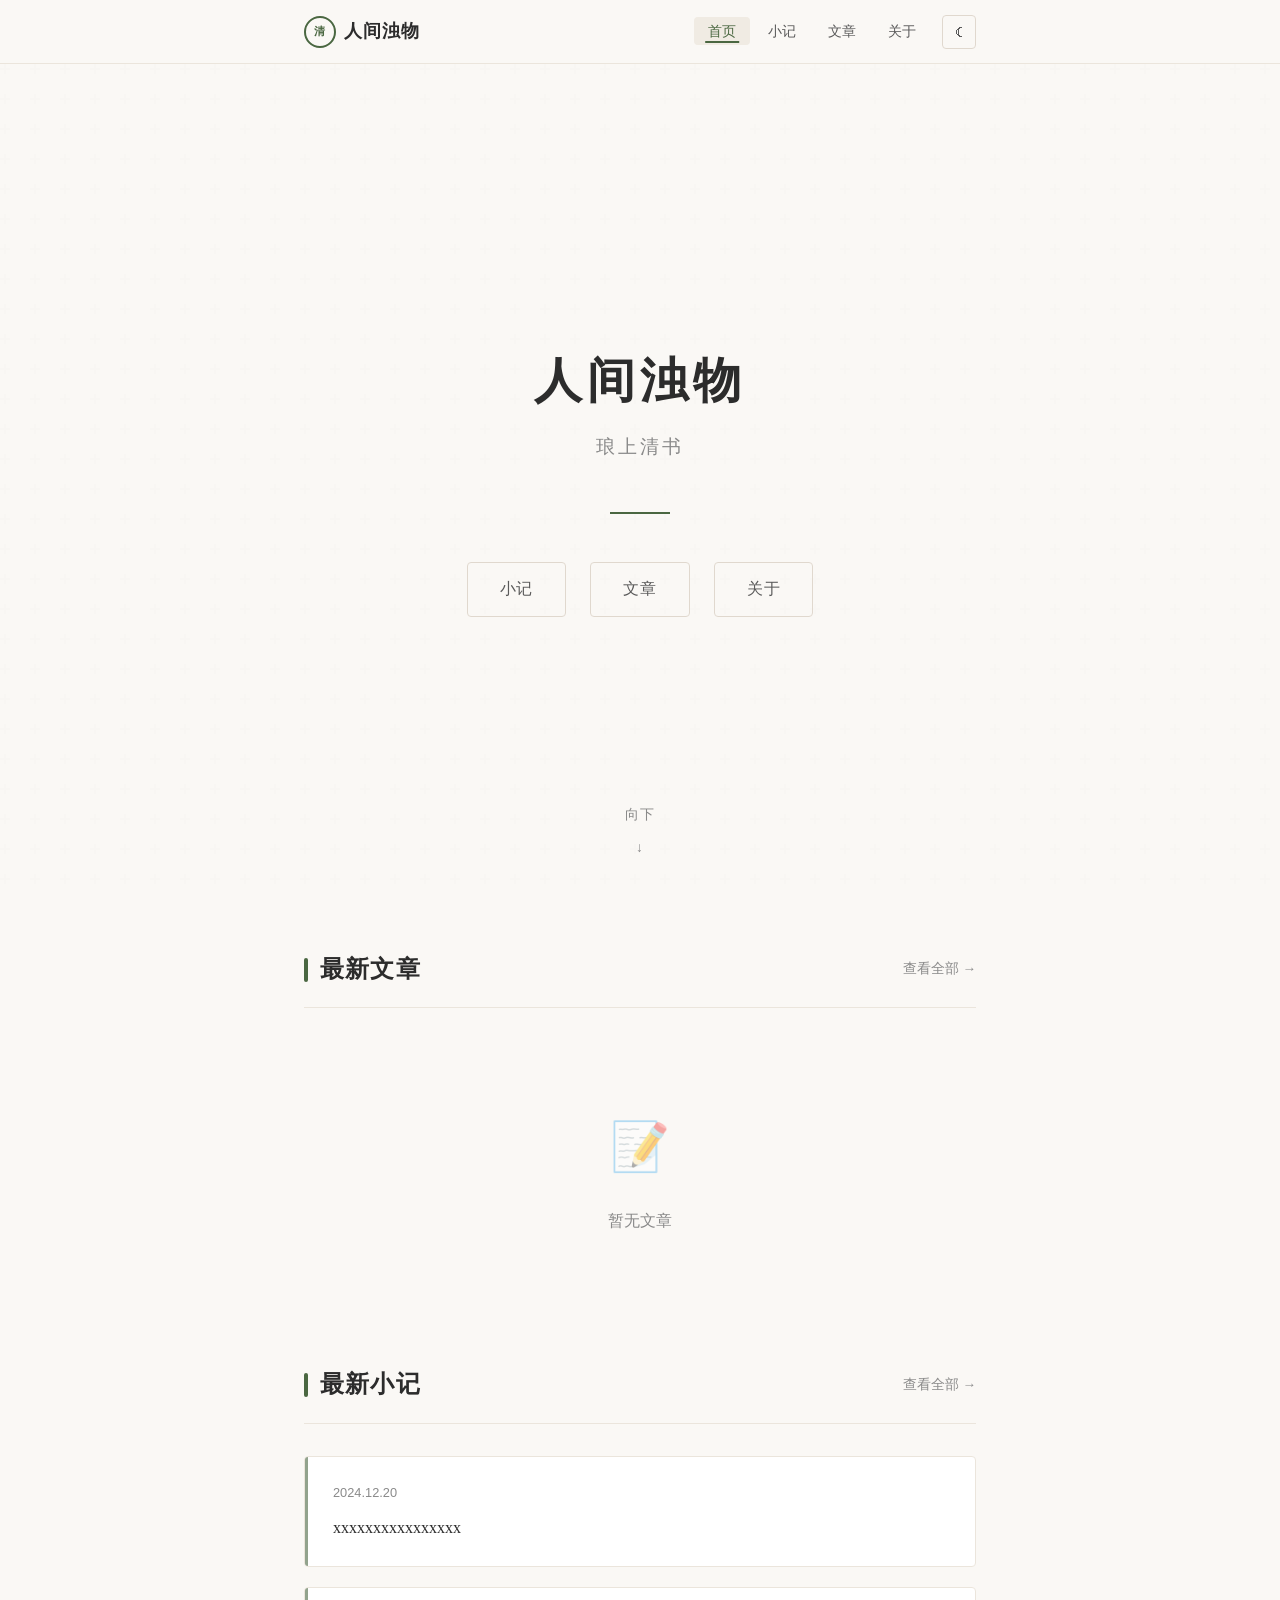
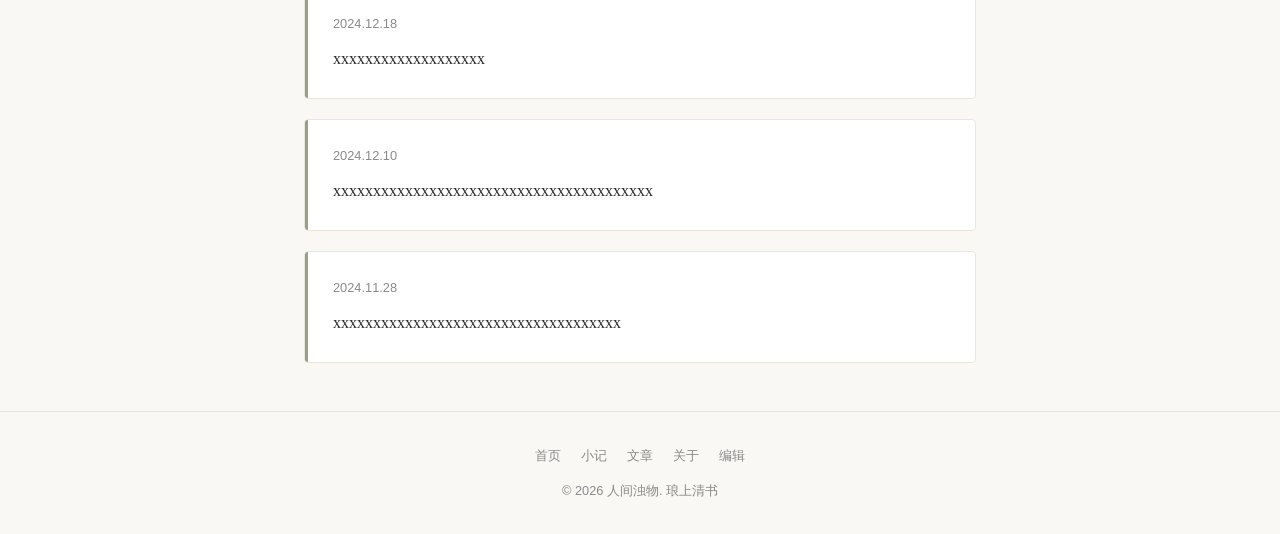
==== commit 6cf639e8: "Update index.html" ====
--- a/index.html
+++ b/index.html
@@ -45,7 +45,6 @@
           <a href="notes.html">小记</a>
           <a href="articles.html">文章</a>
           <a href="about.html">关于</a>
-          <a href="editor.html">编辑</a>
         </div>
       </div>
       <a href="#latest" class="hero-scroll">
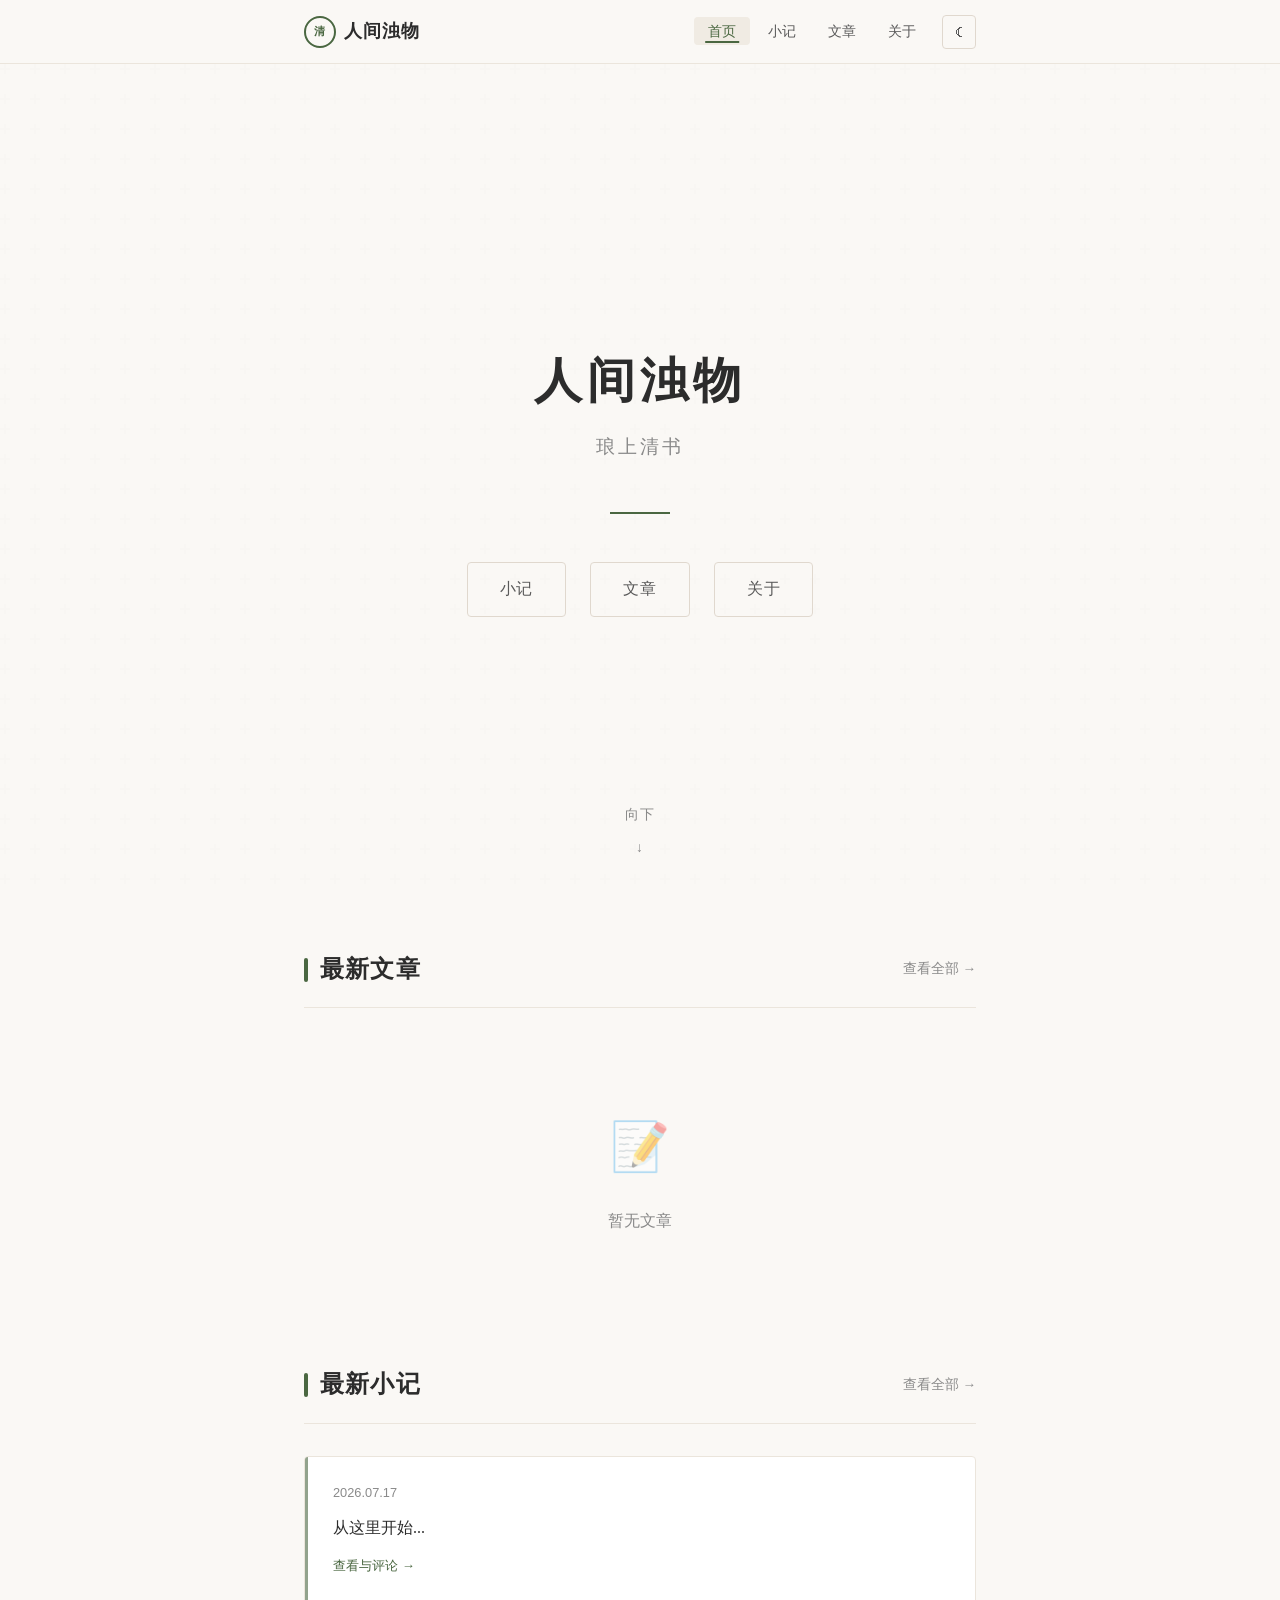
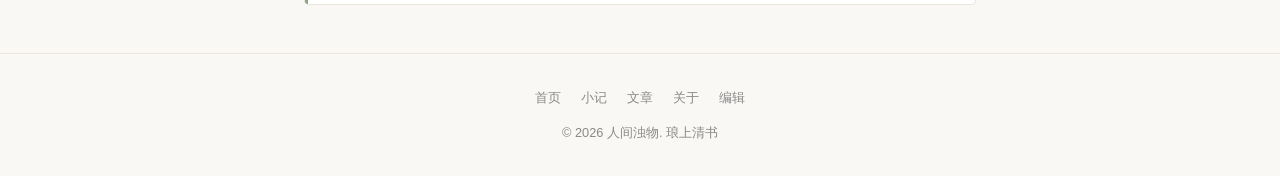
==== commit 6495da41: "完成小记评论，优化网页性能" ====
--- a/index.html
+++ b/index.html
@@ -6,9 +6,6 @@
   <meta name="description" content="人间浊物 琅上清书 - 个人博客">
   <title>人间浊物 琅上清书</title>
   <link rel="stylesheet" href="css/style.css">
-  <link rel="preconnect" href="https://fonts.googleapis.com">
-  <link rel="preconnect" href="https://fonts.gstatic.com" crossorigin>
-  <link href="https://fonts.googleapis.com/css2?family=Noto+Serif+SC:wght@400;600;700&family=Noto+Sans+SC:wght@300;400;500&display=swap" rel="stylesheet">
   <link rel="icon" href="data:image/svg+xml,<svg xmlns='http://www.w3.org/2000/svg' viewBox='0 0 100 100'><text y='.9em' font-size='90'>📜</text></svg>">
   <style>
     .hero-section { background: var(--bg-primary); }
@@ -112,7 +109,7 @@
       } else {
         const latest = articles.slice(0, 3);
         latestArticlesContainer.innerHTML = latest.map((article, index) => `
-          <a href="article.html?id=${article.id}" class="article-card fade-in fade-in-delay-${index + 1}">
+          <a href="${BlogApp.articleUrl(article)}" class="article-card fade-in fade-in-delay-${index + 1}">
             <div class="article-card-header">
               <span class="article-date">${BlogApp.formatDate(article.date)}</span>
               <span class="article-category">${article.category || '未分类'}</span>
@@ -139,13 +136,14 @@
       } else {
         const latest = notes.slice(0, 4);
         latestNotesContainer.innerHTML = latest.map((note, index) => `
-          <div class="note-item fade-in fade-in-delay-${index + 1}">
+          <a href="${BlogApp.noteUrl(note)}" class="note-item note-link fade-in fade-in-delay-${index + 1}">
             <div class="note-date">${BlogApp.formatDate(note.date)}</div>
             <div class="note-content">${note.content}</div>
-          </div>
+            <span class="note-comment-link">查看与评论 →</span>
+          </a>
         `).join('');
       }
     })();
   </script>
 </body>
-</html>
+</html>
--- a/css/style.css
+++ b/css/style.css
@@ -1877,3 +1877,56 @@
 .editor-info-box a:hover {
   text-decoration: underline;
 }
+
+/* =====================================================
+   文章路径导航
+   ===================================================== */
+
+.article-breadcrumb {
+  display: flex;
+  align-items: center;
+  flex-wrap: wrap;
+  gap: 8px;
+  margin-bottom: 16px;
+  font-family: var(--font-sans);
+  font-size: 0.82rem;
+  color: var(--text-muted);
+}
+
+.article-breadcrumb a {
+  color: var(--text-secondary);
+  text-decoration: none;
+}
+
+.article-breadcrumb a:hover {
+  color: var(--accent-color);
+}
+
+.article-nav-title:empty {
+  display: none;
+}
+
+#comments-container {
+  min-height: 120px;
+}
+
+.note-link {
+  display: block;
+  color: inherit;
+  text-decoration: none;
+}
+
+.note-comment-link {
+  display: inline-block;
+  margin-top: 12px;
+  font-family: var(--font-sans);
+  font-size: 0.82rem;
+  color: var(--accent-color);
+}
+
+.note-detail-content {
+  white-space: pre-wrap;
+  overflow-wrap: anywhere;
+  font-size: 1.05rem;
+  line-height: 1.9;
+}
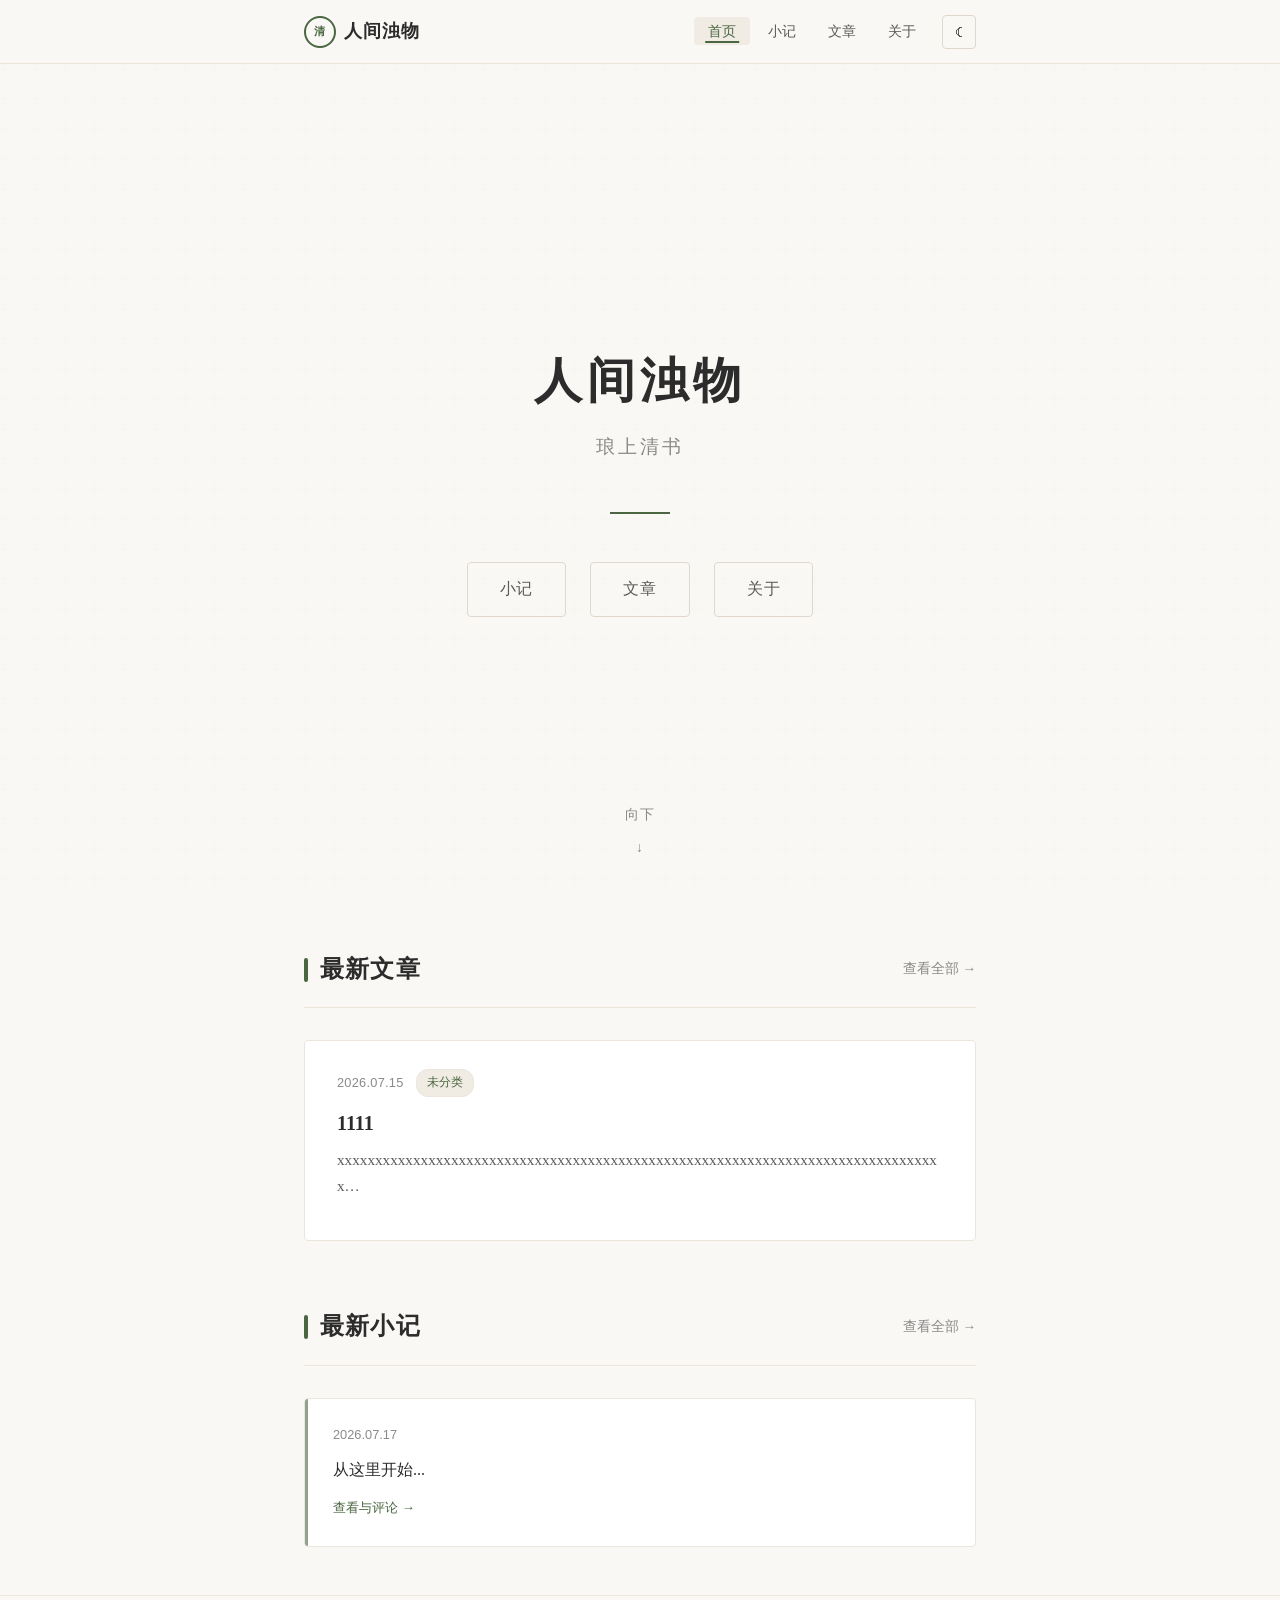
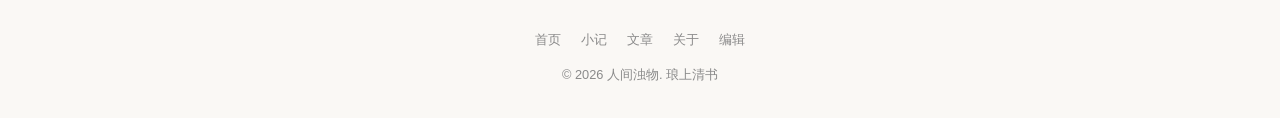
==== commit a79e062d: "小修改" ====
--- a/index.html
+++ b/index.html
@@ -115,7 +115,7 @@
               <span class="article-category">${article.category || '未分类'}</span>
             </div>
             <h3 class="article-card-title">${article.title}</h3>
-            <p class="article-card-excerpt">${article.excerpt || ''}</p>
+            <p class="article-card-excerpt">${BlogApp.truncate(article.excerpt || '', 80)}</p>
             <div class="article-card-tags">
               ${(article.tags || []).map(tag => `<span class="article-tag">${tag}</span>`).join('')}
             </div>
@@ -138,7 +138,7 @@
         latestNotesContainer.innerHTML = latest.map((note, index) => `
           <a href="${BlogApp.noteUrl(note)}" class="note-item note-link fade-in fade-in-delay-${index + 1}">
             <div class="note-date">${BlogApp.formatDate(note.date)}</div>
-            <div class="note-content">${note.content}</div>
+            <div class="note-content">${BlogApp.truncate(note.content, 80)}</div>
             <span class="note-comment-link">查看与评论 →</span>
           </a>
         `).join('');
--- a/css/style.css
+++ b/css/style.css
@@ -1930,3 +1930,68 @@
   font-size: 1.05rem;
   line-height: 1.9;
 }
+
+/* =====================================================
+   首页与列表页预览尺寸：限制宽度与行数，末尾省略号
+   ===================================================== */
+
+.article-grid,
+.notes-list {
+  width: 100%;
+  max-width: 680px;
+  margin-inline: auto;
+}
+
+.article-card,
+.note-item {
+  width: 100%;
+  min-width: 0;
+}
+
+.article-card-title {
+  display: -webkit-box;
+  -webkit-box-orient: vertical;
+  -webkit-line-clamp: 2;
+  line-clamp: 2;
+  overflow: hidden;
+  overflow-wrap: anywhere;
+}
+
+.article-card-excerpt {
+  display: -webkit-box;
+  -webkit-box-orient: vertical;
+  -webkit-line-clamp: 3;
+  line-clamp: 3;
+  overflow: hidden;
+  overflow-wrap: anywhere;
+  max-height: 5.1em;
+}
+
+.note-content {
+  display: -webkit-box;
+  -webkit-box-orient: vertical;
+  -webkit-line-clamp: 4;
+  line-clamp: 4;
+  overflow: hidden;
+  overflow-wrap: anywhere;
+  max-height: 7.2em;
+}
+
+@media (max-width: 600px) {
+  .article-card,
+  .note-item {
+    padding: 20px 22px;
+  }
+
+  .article-card-excerpt {
+    -webkit-line-clamp: 2;
+    line-clamp: 2;
+    max-height: 3.4em;
+  }
+
+  .note-content {
+    -webkit-line-clamp: 3;
+    line-clamp: 3;
+    max-height: 5.4em;
+  }
+}
